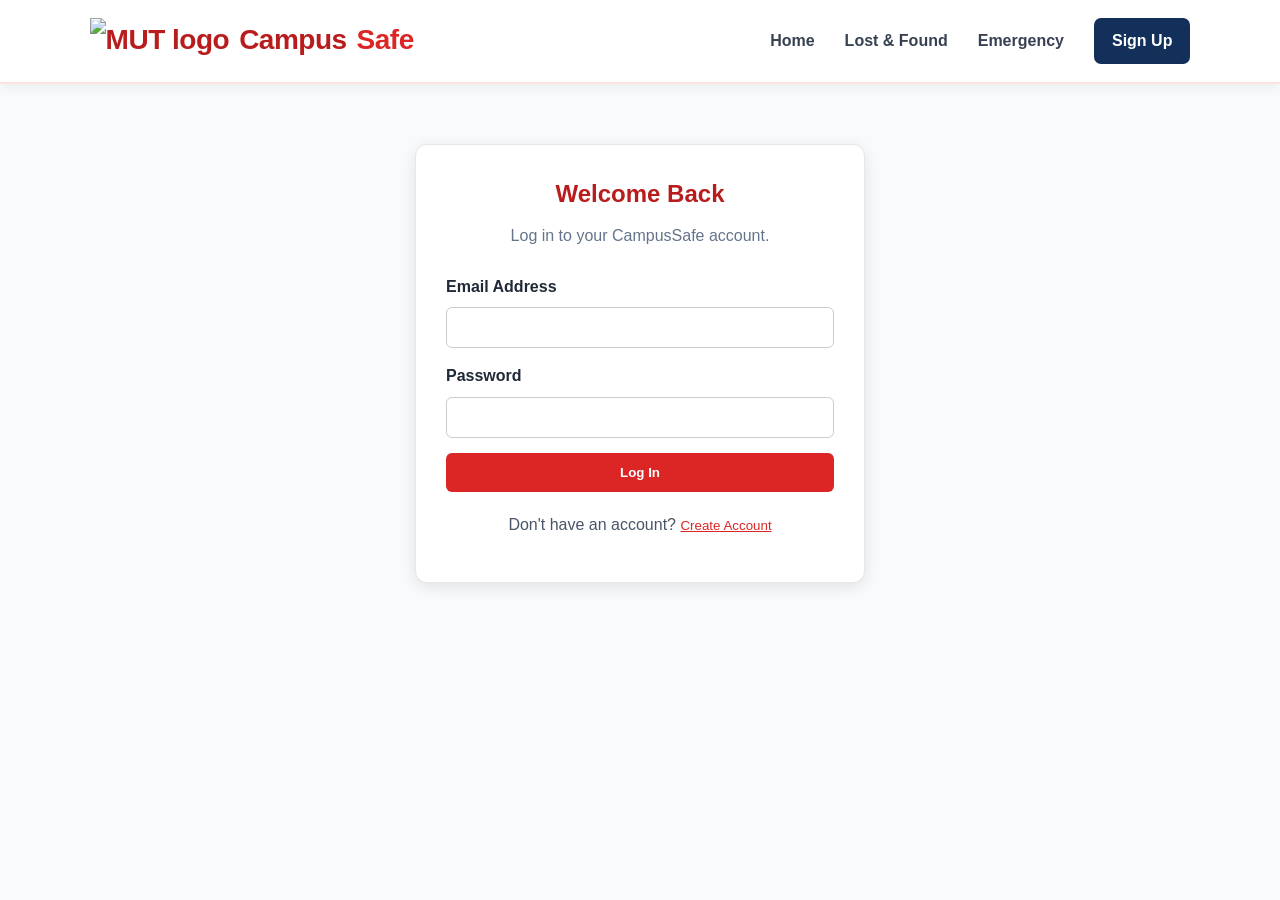
==== index.html @ 902ef16f "Add main website redirect" ====
<!DOCTYPE html>
<html lang="en">
<head>
    <meta charset="UTF-8">
    <meta name="viewport" content="width=device-width, initial-scale=1.0">

    <title>CampusSafe</title>

    <!-- Redirect visitors to the login page -->
    <meta http-equiv="refresh" content="0; url=html/login.html">
</head>
<body>
    <p>
        Redirecting to CampusSafe...
        <a href="html/login.html">Click here if you are not redirected.</a>
    </p>
</body>
</html>
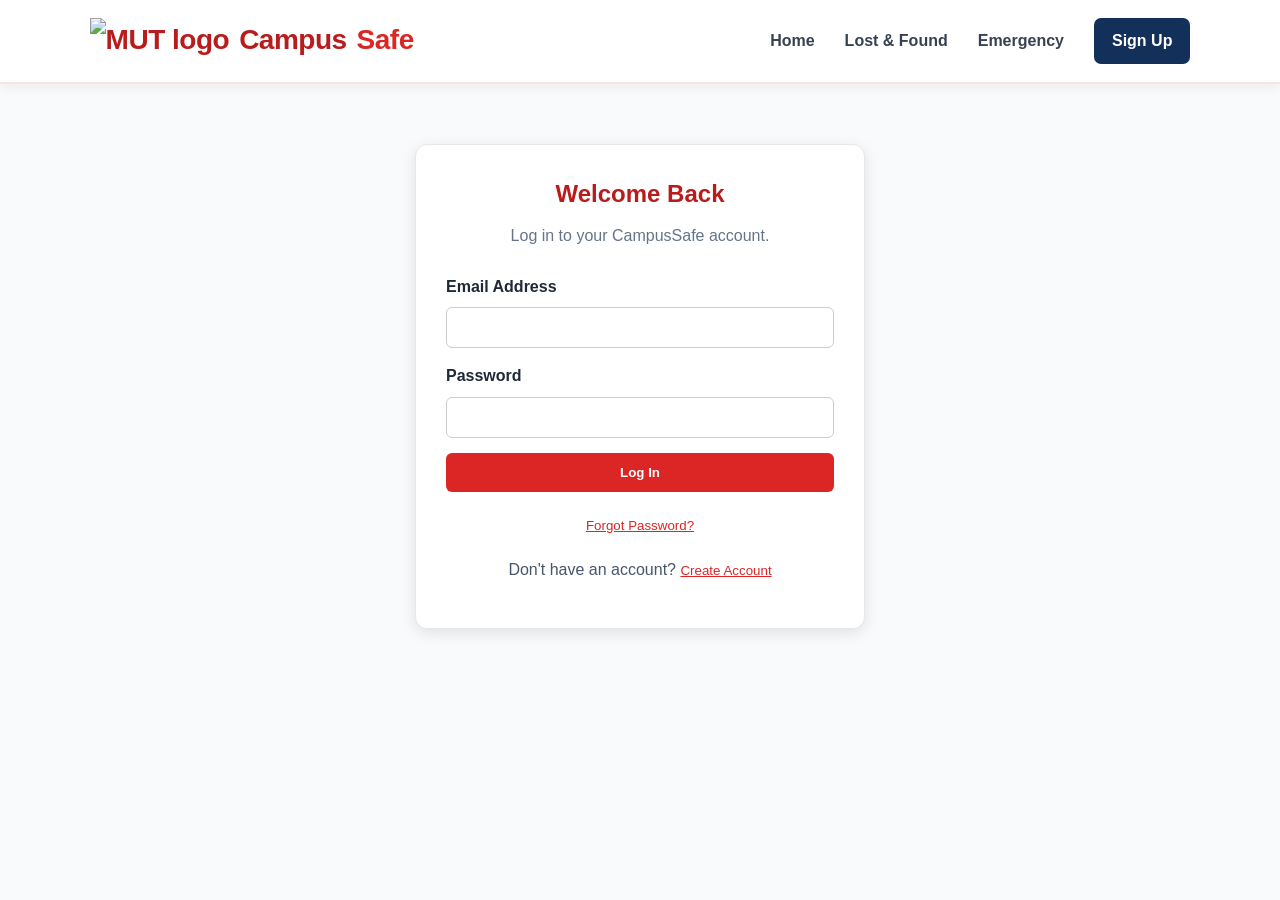
==== commit 82743217: "Update script functionality" ====
--- a/index.html
+++ b/index.html
@@ -16,4 +16,8 @@
         <a href="html/login.html">Click here if you are not redirected.</a>
     </p>
 </body>
-</html>
+</html> 
+
+so this is the index.html file that redirects visitors to the login page of the CampusSafe website. It uses a meta refresh tag to automatically redirect users to "html/login.html" after 0 seconds. If the redirection does not work, there is also a clickable link provided for users to manually navigate to the login page.
+
+ebu tuende the next file, which is login.html
